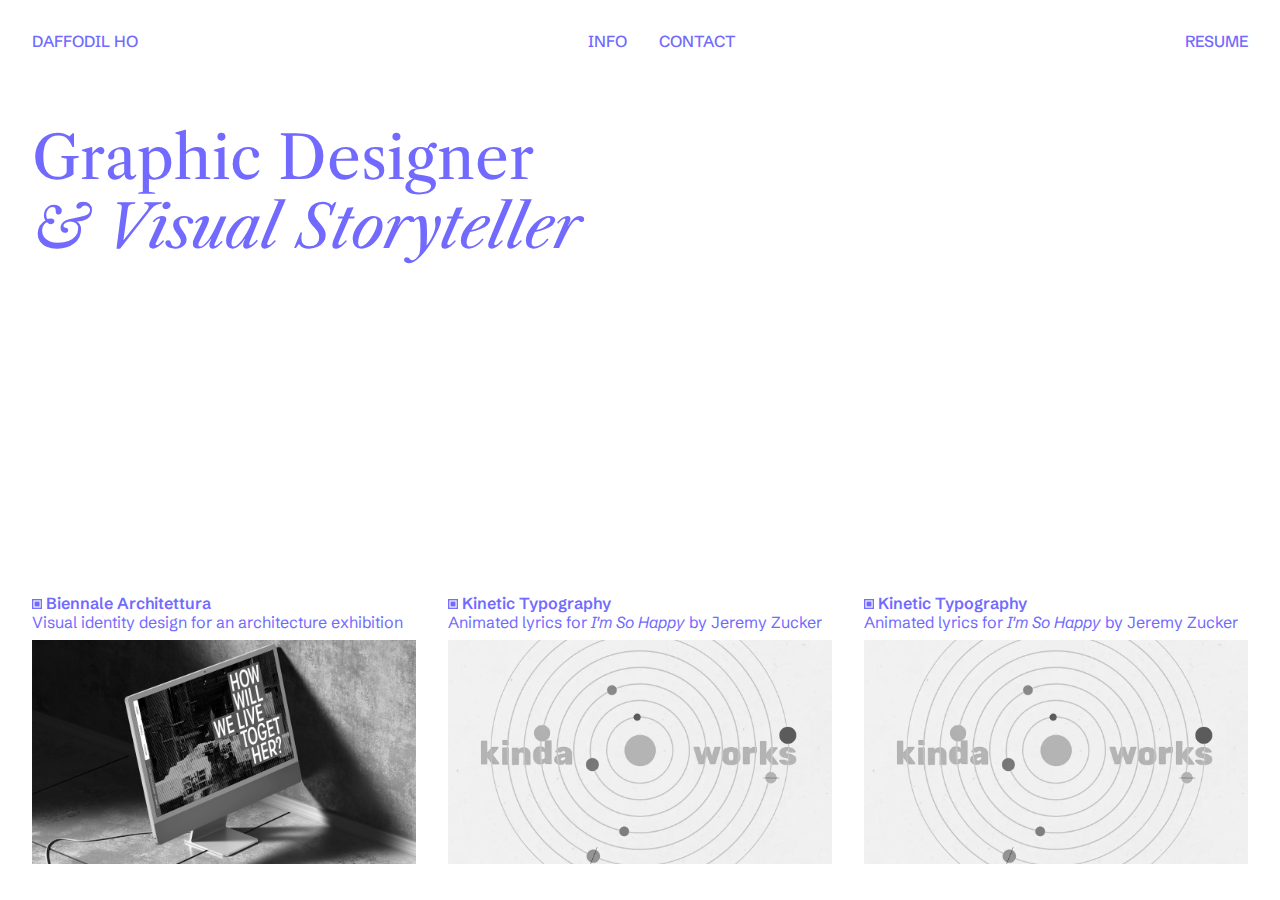
==== public_html/index.html @ c1740f39 "Worked on project 1 process and contact page" ====
<!DOCTYPE html>
<html lang="en">
  <head> 
    <meta charset="UTF-8">
    <meta name="viewport" content="width=device-width, initial-scale=1.0">
    <title>Daffodil Ho's Portfolio</title>
    <link rel="preconnect" href="https://fonts.googleapis.com">
    <link rel="preconnect" href="https://fonts.gstatic.com" crossorigin>
    <link href="https://fonts.googleapis.com/css2?family=Libre+Caslon+Text:ital,wght@0,400;0,700;1,400&amp;family=Schibsted+Grotesk:ital,wght@0,400..900;1,400..900&amp;display=swap" rel="stylesheet">
    <link rel="stylesheet" href="css/normalize.css">
    <link rel="stylesheet" href="css/header.css">
    <link rel="stylesheet" href="css/index.css">
  </head>
  <body>
    <header>
      <div><a id="logo" href="index.html">Daffodil Ho</a></div>
      <div id="nav-list">
        <nav><a href="info.html">Info</a><a href="contact.html">Contact</a></nav>
      </div>
      <div id="nav-resume"><a href="../resume.pdf" target="_blank">Resume</a></div>
    </header>
    <section id="banner">
      <h1> <span class="block-display">Graphic Designer</span><span class="block-display italic">& Visual Storyteller</span></h1>
    </section>
    <section id="projects">
      <div class="project-wrapper"><img class="bullet" src="../img/bullet.png" alt="square bullet icon">
        <h2>Biennale Architettura</h2>
        <p>Visual identity design for an architecture exhibition</p><a href="biennale-project.html"><img class="project-cover" src="../img/biennale-project-cover.webp" alt="View Biennale Architettura Project"></a>
      </div>
      <div class="project-wrapper"><img class="bullet" src="../img/bullet.png" alt="square bullet icon">
        <h2>Kinetic Typography</h2>
        <p>Animated lyrics for <span class="italic">I'm So Happy </span><span>by Jeremy Zucker</span></p><a href="kinetic-project.html"><img class="project-cover" src="../img/kinetic-project-cover.webp" alt="View Kinetic Typography Project"></a>
      </div>
      <div class="project-wrapper"><img class="bullet" src="../img/bullet.png" alt="square bullet icon">
        <h2>Kinetic Typography</h2>
        <p>Animated lyrics for <span class="italic">I'm So Happy </span><span>by Jeremy Zucker</span></p><a href="kinetic-project.html"><img class="project-cover" src="../img/kinetic-project-cover.webp" alt="View Kinetic Typography Project"></a>
      </div>
    </section>
  </body>
</html>
---- public_html/css/header.css ----
* {
  -webkit-box-sizing: border-box;
          box-sizing: border-box;
  margin: 0;
}

header {
  display: -webkit-box;
  display: -ms-flexbox;
  display: flex;
  -webkit-box-orient: horizontal;
  -webkit-box-direction: normal;
      -ms-flex-flow: row nowrap;
          flex-flow: row nowrap;
  -webkit-box-pack: justify;
      -ms-flex-pack: justify;
          justify-content: space-between;
  padding: 1.5rem 1rem;
}

#logo, #nav-list nav a, #nav-resume a {
  text-decoration: none;
  font-family: "Schibsted Grotesk", sans-serif;
  font-weight: 500;
  font-style: normal;
  text-transform: uppercase;
  font-size: 0.9rem;
  color: #726AFF;
}

#nav-list nav {
  display: -webkit-box;
  display: -ms-flexbox;
  display: flex;
  gap: 1rem;
}

#nav-resume {
  display: none;
}

@media screen and (min-width: 40rem) {
  header {
    padding: 1.5rem;
  }
  #nav-resume {
    display: block;
  }
}
@media screen and (min-width: 64rem) {
  header {
    padding: 2rem;
  }
  #logo, #nav-list nav a, #nav-resume a {
    font-size: 1rem;
  }
  #nav-list nav {
    gap: 2rem;
  }
}
---- public_html/css/index.css ----
* {
  -webkit-box-sizing: border-box;
          box-sizing: border-box;
  margin: 0;
}

#banner {
  margin: 0 1rem;
}

h1 {
  font-family: "Libre Caslon Text", serif;
  font-weight: 400;
  font-style: normal;
  font-size: 3rem;
  color: #726AFF;
}

.block-display {
  display: block;
}

.italic {
  font-style: italic;
}

#projects {
  padding: 3rem 1rem;
  display: -webkit-box;
  display: -ms-flexbox;
  display: flex;
  -webkit-box-orient: vertical;
  -webkit-box-direction: normal;
      -ms-flex-flow: column nowrap;
          flex-flow: column nowrap;
  gap: 3rem;
}

.bullet {
  width: 0.6rem;
}

.project-wrapper h2 {
  font-family: "Schibsted Grotesk", sans-serif;
  font-weight: 600;
  font-style: normal;
  font-size: 1rem;
  color: #726AFF;
  display: inline-block;
}

.project-wrapper p {
  font-family: "Schibsted Grotesk", sans-serif;
  font-weight: 400;
  font-style: normal;
  font-size: 1rem;
  color: #726AFF;
}

.project-cover {
  -o-object-fit: cover;
     object-fit: cover;
  width: 100%;
  height: 14rem;
  margin-top: 0.5rem;
  -webkit-filter: grayscale(100%);
          filter: grayscale(100%);
  -webkit-transition: 300ms ease-in-out;
  transition: 300ms ease-in-out;
}

.project-cover:hover, .project-cover:focus {
  -webkit-filter: grayscale(0);
          filter: grayscale(0);
}

@media screen and (min-width: 26rem) {
  h1 {
    font-size: 3.25rem;
  }
}
@media screen and (min-width: 40rem) {
  #banner {
    margin: 0 1.5rem;
  }
}
@media screen and (min-width: 64rem) {
  h1 {
    font-size: 3.75rem;
  }
  #banner {
    margin: 0 2rem;
  }
  #projects {
    -webkit-box-orient: horizontal;
    -webkit-box-direction: normal;
        -ms-flex-flow: row nowrap;
            flex-flow: row nowrap;
    position: absolute;
    bottom: 2rem;
    padding: 0 2rem;
    width: 100%;
    gap: 2rem;
  }
  .project-wrapper {
    -ms-flex-preferred-size: 33%;
        flex-basis: 33%;
  }
  .project-cover {
    height: 14rem;
  }
}
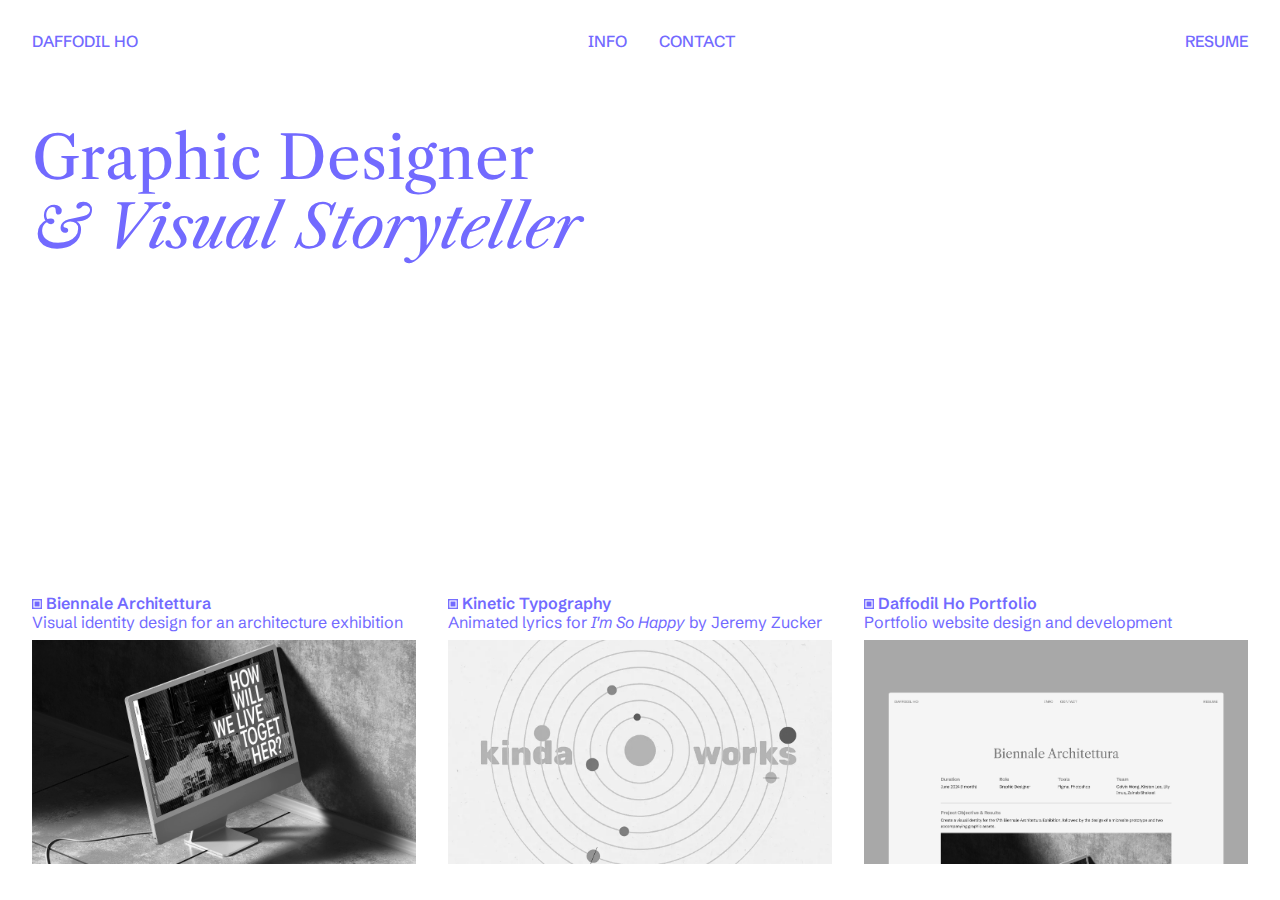
==== commit ce076955: "Finished kinetic typography project page" ====
--- a/public_html/index.html
+++ b/public_html/index.html
@@ -32,8 +32,8 @@
         <p>Animated lyrics for <span class="italic">I'm So Happy </span><span>by Jeremy Zucker</span></p><a href="kinetic-project.html"><img class="project-cover" src="../img/kinetic-project-cover.webp" alt="View Kinetic Typography Project"></a>
       </div>
       <div class="project-wrapper"><img class="bullet" src="../img/bullet.png" alt="square bullet icon">
-        <h2>Kinetic Typography</h2>
-        <p>Animated lyrics for <span class="italic">I'm So Happy </span><span>by Jeremy Zucker</span></p><a href="kinetic-project.html"><img class="project-cover" src="../img/kinetic-project-cover.webp" alt="View Kinetic Typography Project"></a>
+        <h2>Daffodil Ho Portfolio</h2>
+        <p>Portfolio website design and development</p><a href="portfolio-project.html"><img class="project-cover" src="../img/portfolio-project-cover.png" alt="View Kinetic Typography Project"></a>
       </div>
     </section>
   </body>
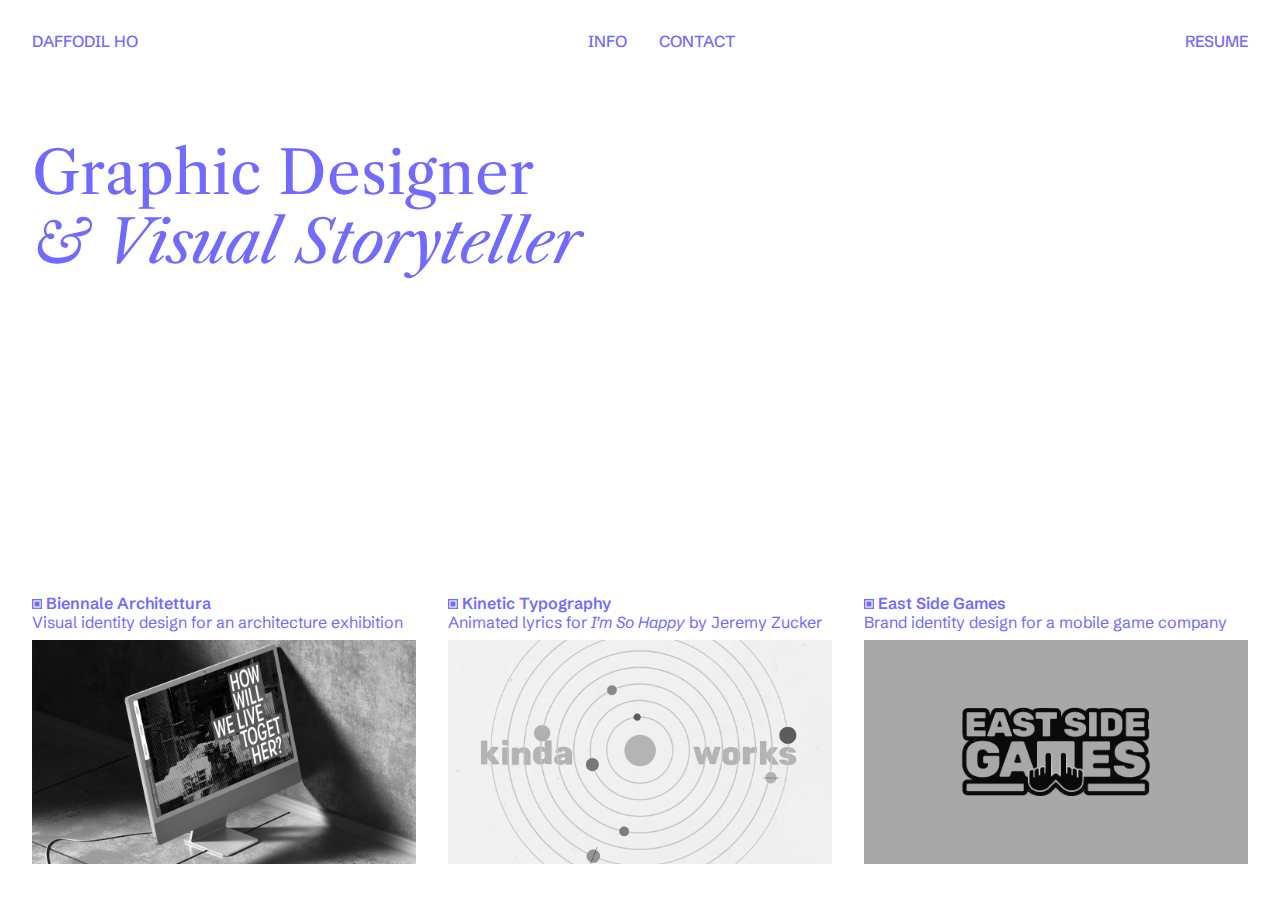
==== commit 592551be: "Added content for all pages" ====
--- a/public_html/index.html
+++ b/public_html/index.html
@@ -10,6 +10,7 @@
     <link rel="stylesheet" href="css/normalize.css">
     <link rel="stylesheet" href="css/header.css">
     <link rel="stylesheet" href="css/index.css">
+    <link rel="stylesheet" href="css/contact2.css">
   </head>
   <body>
     <header>
@@ -32,8 +33,8 @@
         <p>Animated lyrics for <span class="italic">I'm So Happy </span><span>by Jeremy Zucker</span></p><a href="kinetic-project.html"><img class="project-cover" src="../img/kinetic-project-cover.webp" alt="View Kinetic Typography Project"></a>
       </div>
       <div class="project-wrapper"><img class="bullet" src="../img/bullet.png" alt="square bullet icon">
-        <h2>Daffodil Ho Portfolio</h2>
-        <p>Portfolio website design and development</p><a href="portfolio-project.html"><img class="project-cover" src="../img/portfolio-project-cover.png" alt="View Kinetic Typography Project"></a>
+        <h2>East Side Games</h2>
+        <p>Brand identity design for a mobile game company</p><a href="east-project.html"><img class="project-cover" src="../img/east-project-cover.webp" alt="View Kinetic Typography Project"></a>
       </div>
     </section>
   </body>
--- a/public_html/css/header.css
+++ b/public_html/css/header.css
@@ -26,6 +26,7 @@
   text-transform: uppercase;
   font-size: 0.9rem;
   color: #726AFF;
+  cursor: url("../../img/pointer.png"), pointer;
 }
 
 #nav-list nav {
--- a/public_html/css/index.css
+++ b/public_html/css/index.css
@@ -2,6 +2,10 @@
   -webkit-box-sizing: border-box;
           box-sizing: border-box;
   margin: 0;
+}
+
+body {
+  cursor: url("../../img/cursor.png"), auto;
 }
 
 #banner {
@@ -14,6 +18,7 @@
   font-style: normal;
   font-size: 3rem;
   color: #726AFF;
+  margin: 3.5rem 0 0;
 }
 
 .block-display {
@@ -67,6 +72,7 @@
           filter: grayscale(100%);
   -webkit-transition: 300ms ease-in-out;
   transition: 300ms ease-in-out;
+  cursor: url("../../img/pointer.png"), pointer;
 }
 
 .project-cover:hover, .project-cover:focus {
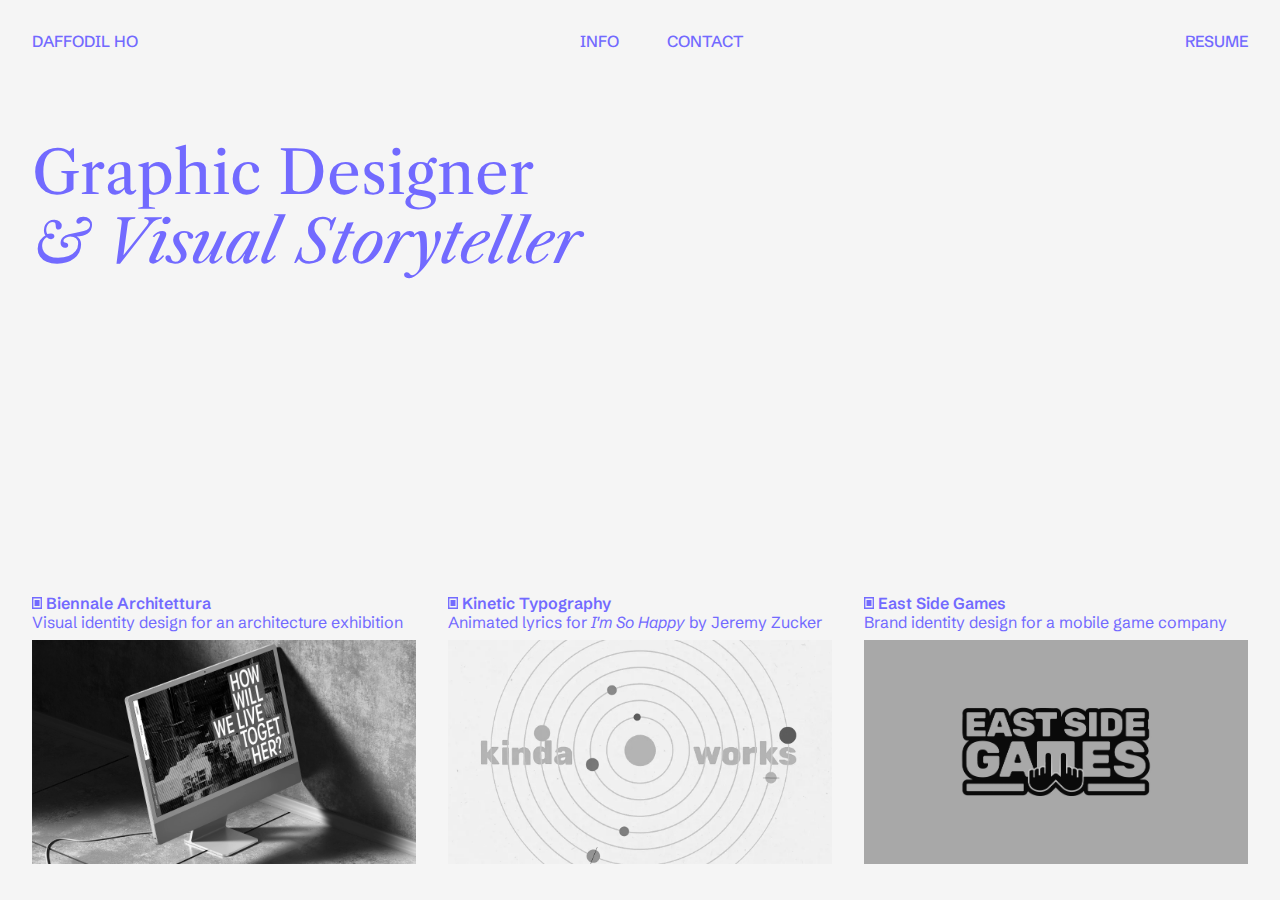
==== commit bf652fee: "Tying up loose ends" ====
--- a/public_html/index.html
+++ b/public_html/index.html
@@ -24,17 +24,17 @@
       <h1> <span class="block-display">Graphic Designer</span><span class="block-display italic">& Visual Storyteller</span></h1>
     </section>
     <section id="projects">
-      <div class="project-wrapper"><img class="bullet" src="../img/bullet.png" alt="square bullet icon">
+      <div class="project-wrapper"><img class="bullet" src="../img/bullet.png" alt="square bullet icon" width="12" height="12">
         <h2>Biennale Architettura</h2>
-        <p>Visual identity design for an architecture exhibition</p><a href="biennale-project.html"><img class="project-cover" src="../img/biennale-project-cover.webp" alt="View Biennale Architettura Project"></a>
+        <p>Visual identity design for an architecture exhibition</p><a href="biennale-project.html"><img class="project-cover" src="../img/biennale-project-cover.webp" alt="View Biennale Architettura Project" width="1980" height="1485"></a>
       </div>
-      <div class="project-wrapper"><img class="bullet" src="../img/bullet.png" alt="square bullet icon">
+      <div class="project-wrapper"><img class="bullet" src="../img/bullet.png" alt="square bullet icon" width="12" height="12">
         <h2>Kinetic Typography</h2>
-        <p>Animated lyrics for <span class="italic">I'm So Happy </span><span>by Jeremy Zucker</span></p><a href="kinetic-project.html"><img class="project-cover" src="../img/kinetic-project-cover.webp" alt="View Kinetic Typography Project"></a>
+        <p>Animated lyrics for <span class="italic">I'm So Happy </span><span>by Jeremy Zucker</span></p><a href="kinetic-project.html"><img class="project-cover" src="../img/kinetic-project-cover.webp" alt="View Kinetic Typography Project" width="1138" height="640"></a>
       </div>
-      <div class="project-wrapper"><img class="bullet" src="../img/bullet.png" alt="square bullet icon">
+      <div class="project-wrapper"><img class="bullet" src="../img/bullet.png" alt="square bullet icon" width="12" height="12">
         <h2>East Side Games</h2>
-        <p>Brand identity design for a mobile game company</p><a href="east-project.html"><img class="project-cover" src="../img/east-project-cover.webp" alt="View Kinetic Typography Project"></a>
+        <p>Brand identity design for a mobile game company</p><a href="east-project.html"><img class="project-cover" src="../img/east-project-cover.webp" alt="View East Side Games Project" width="1920" height="1080"></a>
       </div>
     </section>
   </body>
--- a/public_html/css/header.css
+++ b/public_html/css/header.css
@@ -44,6 +44,9 @@
   header {
     padding: 1.5rem;
   }
+  #logo, #nav-list nav a, #nav-resume a {
+    font-size: 1rem;
+  }
   #nav-resume {
     display: block;
   }
@@ -52,10 +55,7 @@
   header {
     padding: 2rem;
   }
-  #logo, #nav-list nav a, #nav-resume a {
-    font-size: 1rem;
-  }
   #nav-list nav {
-    gap: 2rem;
+    gap: 3rem;
   }
 }--- a/public_html/css/index.css
+++ b/public_html/css/index.css
@@ -5,6 +5,7 @@
 }
 
 body {
+  background-color: #F5F5F5;
   cursor: url("../../img/cursor.png"), auto;
 }
 
@@ -49,7 +50,7 @@
   font-family: "Schibsted Grotesk", sans-serif;
   font-weight: 600;
   font-style: normal;
-  font-size: 1rem;
+  font-size: 0.9rem;
   color: #726AFF;
   display: inline-block;
 }
@@ -58,7 +59,7 @@
   font-family: "Schibsted Grotesk", sans-serif;
   font-weight: 400;
   font-style: normal;
-  font-size: 1rem;
+  font-size: 0.9rem;
   color: #726AFF;
 }
 
@@ -89,6 +90,9 @@
   #banner {
     margin: 0 1.5rem;
   }
+  .project-wrapper h2, .project-wrapper p {
+    font-size: 1rem;
+  }
 }
 @media screen and (min-width: 64rem) {
   h1 {
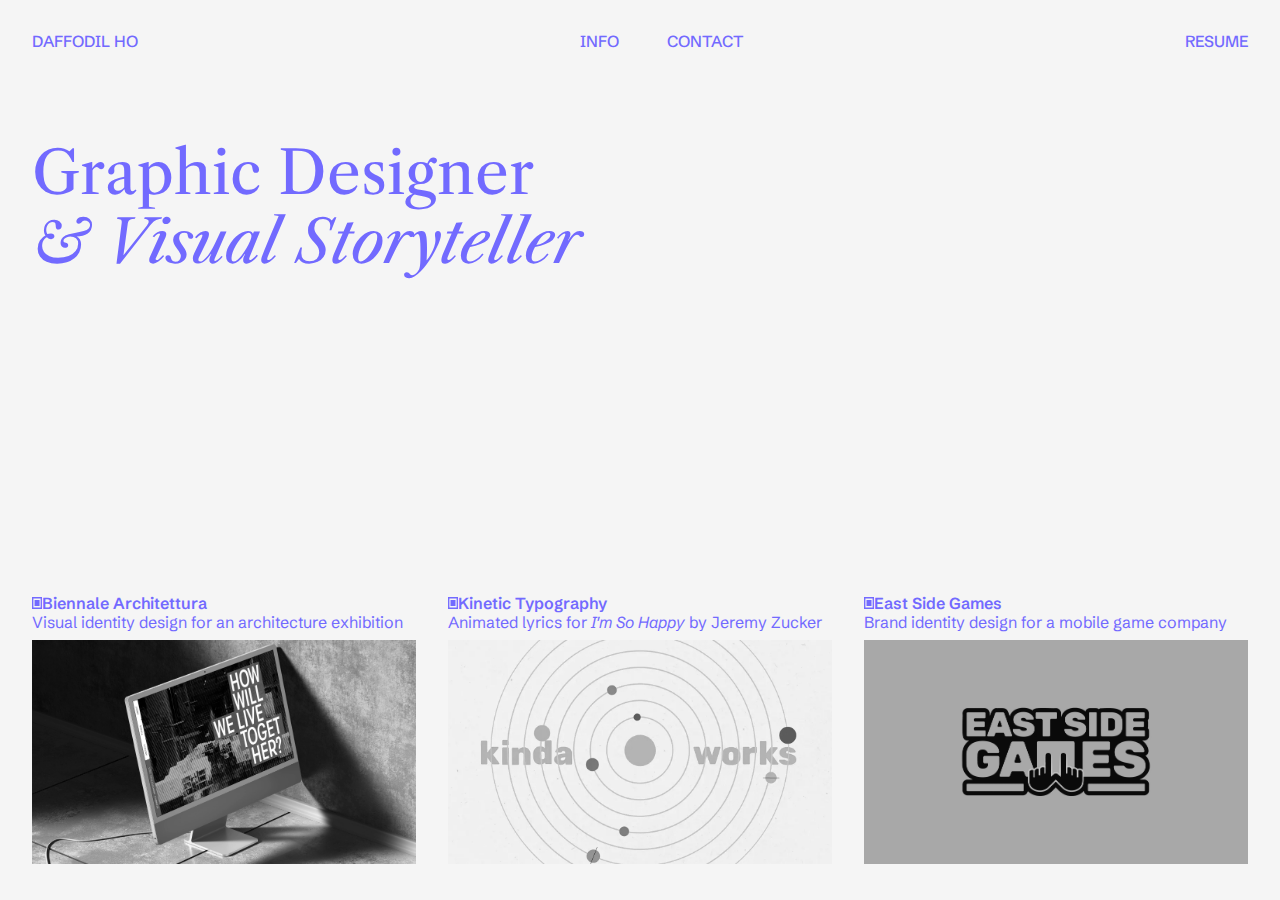
==== commit c4b55b79: "Minified all files" ====
--- a/public_html/index.html
+++ b/public_html/index.html
@@ -1,41 +1 @@
-<!DOCTYPE html>
-<html lang="en">
-  <head> 
-    <meta charset="UTF-8">
-    <meta name="viewport" content="width=device-width, initial-scale=1.0">
-    <title>Daffodil Ho's Portfolio</title>
-    <link rel="preconnect" href="https://fonts.googleapis.com">
-    <link rel="preconnect" href="https://fonts.gstatic.com" crossorigin>
-    <link href="https://fonts.googleapis.com/css2?family=Libre+Caslon+Text:ital,wght@0,400;0,700;1,400&amp;family=Schibsted+Grotesk:ital,wght@0,400..900;1,400..900&amp;display=swap" rel="stylesheet">
-    <link rel="stylesheet" href="css/normalize.css">
-    <link rel="stylesheet" href="css/header.css">
-    <link rel="stylesheet" href="css/index.css">
-    <link rel="stylesheet" href="css/contact2.css">
-  </head>
-  <body>
-    <header>
-      <div><a id="logo" href="index.html">Daffodil Ho</a></div>
-      <div id="nav-list">
-        <nav><a href="info.html">Info</a><a href="contact.html">Contact</a></nav>
-      </div>
-      <div id="nav-resume"><a href="../resume.pdf" target="_blank">Resume</a></div>
-    </header>
-    <section id="banner">
-      <h1> <span class="block-display">Graphic Designer</span><span class="block-display italic">& Visual Storyteller</span></h1>
-    </section>
-    <section id="projects">
-      <div class="project-wrapper"><img class="bullet" src="../img/bullet.png" alt="square bullet icon" width="12" height="12">
-        <h2>Biennale Architettura</h2>
-        <p>Visual identity design for an architecture exhibition</p><a href="biennale-project.html"><img class="project-cover" src="../img/biennale-project-cover.webp" alt="View Biennale Architettura Project" width="1980" height="1485"></a>
-      </div>
-      <div class="project-wrapper"><img class="bullet" src="../img/bullet.png" alt="square bullet icon" width="12" height="12">
-        <h2>Kinetic Typography</h2>
-        <p>Animated lyrics for <span class="italic">I'm So Happy </span><span>by Jeremy Zucker</span></p><a href="kinetic-project.html"><img class="project-cover" src="../img/kinetic-project-cover.webp" alt="View Kinetic Typography Project" width="1138" height="640"></a>
-      </div>
-      <div class="project-wrapper"><img class="bullet" src="../img/bullet.png" alt="square bullet icon" width="12" height="12">
-        <h2>East Side Games</h2>
-        <p>Brand identity design for a mobile game company</p><a href="east-project.html"><img class="project-cover" src="../img/east-project-cover.webp" alt="View East Side Games Project" width="1920" height="1080"></a>
-      </div>
-    </section>
-  </body>
-</html>+<!doctype html><html lang="en"><head><meta charset="UTF-8"><meta name="viewport" content="width=device-width,initial-scale=1"><title>Daffodil Ho's Portfolio</title><link rel="preconnect" href="https://fonts.googleapis.com"><link rel="preconnect" href="https://fonts.gstatic.com" crossorigin><link href="https://fonts.googleapis.com/css2?family=Libre+Caslon+Text:ital,wght@0,400;0,700;1,400&amp;family=Schibsted+Grotesk:ital,wght@0,400..900;1,400..900&amp;display=swap" rel="stylesheet"><link rel="stylesheet" href="css/normalize.css"><link rel="stylesheet" href="css/header.css"><link rel="stylesheet" href="css/index.css"></head><body><header><div><a id="logo" href="index.html">Daffodil Ho</a></div><div id="nav-list"><nav><a href="info.html">Info</a><a href="contact.html">Contact</a></nav></div><div id="nav-resume"><a href="../resume.pdf" target="_blank">Resume</a></div></header><section id="banner"><h1><span class="block-display">Graphic Designer</span><span class="block-display italic">& Visual Storyteller</span></h1></section><section id="projects"><div class="project-wrapper"><img class="bullet" src="../img/bullet.png" alt="square bullet icon" width="12" height="12"><h2>Biennale Architettura</h2><p>Visual identity design for an architecture exhibition</p><a href="biennale-project.html"><img class="project-cover" src="../img/biennale-project-cover.webp" alt="View Biennale Architettura Project" width="1980" height="1485"></a></div><div class="project-wrapper"><img class="bullet" src="../img/bullet.png" alt="square bullet icon" width="12" height="12"><h2>Kinetic Typography</h2><p>Animated lyrics for <span class="italic">I'm So Happy </span><span>by Jeremy Zucker</span></p><a href="kinetic-project.html"><img class="project-cover" src="../img/kinetic-project-cover.webp" alt="View Kinetic Typography Project" width="1138" height="640"></a></div><div class="project-wrapper"><img class="bullet" src="../img/bullet.png" alt="square bullet icon" width="12" height="12"><h2>East Side Games</h2><p>Brand identity design for a mobile game company</p><a href="east-project.html"><img class="project-cover" src="../img/east-project-cover.webp" alt="View East Side Games Project" width="1920" height="1080"></a></div></section></body></html>--- a/public_html/css/header.css
+++ b/public_html/css/header.css
@@ -1,61 +1 @@
-* {
-  -webkit-box-sizing: border-box;
-          box-sizing: border-box;
-  margin: 0;
-}
-
-header {
-  display: -webkit-box;
-  display: -ms-flexbox;
-  display: flex;
-  -webkit-box-orient: horizontal;
-  -webkit-box-direction: normal;
-      -ms-flex-flow: row nowrap;
-          flex-flow: row nowrap;
-  -webkit-box-pack: justify;
-      -ms-flex-pack: justify;
-          justify-content: space-between;
-  padding: 1.5rem 1rem;
-}
-
-#logo, #nav-list nav a, #nav-resume a {
-  text-decoration: none;
-  font-family: "Schibsted Grotesk", sans-serif;
-  font-weight: 500;
-  font-style: normal;
-  text-transform: uppercase;
-  font-size: 0.9rem;
-  color: #726AFF;
-  cursor: url("../../img/pointer.png"), pointer;
-}
-
-#nav-list nav {
-  display: -webkit-box;
-  display: -ms-flexbox;
-  display: flex;
-  gap: 1rem;
-}
-
-#nav-resume {
-  display: none;
-}
-
-@media screen and (min-width: 40rem) {
-  header {
-    padding: 1.5rem;
-  }
-  #logo, #nav-list nav a, #nav-resume a {
-    font-size: 1rem;
-  }
-  #nav-resume {
-    display: block;
-  }
-}
-@media screen and (min-width: 64rem) {
-  header {
-    padding: 2rem;
-  }
-  #nav-list nav {
-    gap: 3rem;
-  }
-}+*{-webkit-box-sizing:border-box;box-sizing:border-box;margin:0}header{display:-webkit-box;display:-ms-flexbox;display:flex;-webkit-box-orient:horizontal;-webkit-box-direction:normal;-ms-flex-flow:row nowrap;flex-flow:row nowrap;-webkit-box-pack:justify;-ms-flex-pack:justify;justify-content:space-between;padding:1.5rem 1rem}#logo,#nav-list nav a,#nav-resume a{text-decoration:none;font-family:"Schibsted Grotesk",sans-serif;font-weight:500;font-style:normal;text-transform:uppercase;font-size:0.9rem;color:#726AFF;cursor:url("../../img/pointer.png"),pointer}#nav-list nav{display:-webkit-box;display:-ms-flexbox;display:flex;gap:1rem}#nav-resume{display:none}@media screen and (min-width:40rem){header{padding:1.5rem}#logo,#nav-list nav a,#nav-resume a{font-size:1rem}#nav-resume{display:block}}@media screen and (min-width:64rem){header{padding:2rem}#nav-list nav{gap:3rem}}--- a/public_html/css/index.css
+++ b/public_html/css/index.css
@@ -1,122 +1 @@
-* {
-  -webkit-box-sizing: border-box;
-          box-sizing: border-box;
-  margin: 0;
-}
-
-body {
-  background-color: #F5F5F5;
-  cursor: url("../../img/cursor.png"), auto;
-}
-
-#banner {
-  margin: 0 1rem;
-}
-
-h1 {
-  font-family: "Libre Caslon Text", serif;
-  font-weight: 400;
-  font-style: normal;
-  font-size: 3rem;
-  color: #726AFF;
-  margin: 3.5rem 0 0;
-}
-
-.block-display {
-  display: block;
-}
-
-.italic {
-  font-style: italic;
-}
-
-#projects {
-  padding: 3rem 1rem;
-  display: -webkit-box;
-  display: -ms-flexbox;
-  display: flex;
-  -webkit-box-orient: vertical;
-  -webkit-box-direction: normal;
-      -ms-flex-flow: column nowrap;
-          flex-flow: column nowrap;
-  gap: 3rem;
-}
-
-.bullet {
-  width: 0.6rem;
-}
-
-.project-wrapper h2 {
-  font-family: "Schibsted Grotesk", sans-serif;
-  font-weight: 600;
-  font-style: normal;
-  font-size: 0.9rem;
-  color: #726AFF;
-  display: inline-block;
-}
-
-.project-wrapper p {
-  font-family: "Schibsted Grotesk", sans-serif;
-  font-weight: 400;
-  font-style: normal;
-  font-size: 0.9rem;
-  color: #726AFF;
-}
-
-.project-cover {
-  -o-object-fit: cover;
-     object-fit: cover;
-  width: 100%;
-  height: 14rem;
-  margin-top: 0.5rem;
-  -webkit-filter: grayscale(100%);
-          filter: grayscale(100%);
-  -webkit-transition: 300ms ease-in-out;
-  transition: 300ms ease-in-out;
-  cursor: url("../../img/pointer.png"), pointer;
-}
-
-.project-cover:hover, .project-cover:focus {
-  -webkit-filter: grayscale(0);
-          filter: grayscale(0);
-}
-
-@media screen and (min-width: 26rem) {
-  h1 {
-    font-size: 3.25rem;
-  }
-}
-@media screen and (min-width: 40rem) {
-  #banner {
-    margin: 0 1.5rem;
-  }
-  .project-wrapper h2, .project-wrapper p {
-    font-size: 1rem;
-  }
-}
-@media screen and (min-width: 64rem) {
-  h1 {
-    font-size: 3.75rem;
-  }
-  #banner {
-    margin: 0 2rem;
-  }
-  #projects {
-    -webkit-box-orient: horizontal;
-    -webkit-box-direction: normal;
-        -ms-flex-flow: row nowrap;
-            flex-flow: row nowrap;
-    position: absolute;
-    bottom: 2rem;
-    padding: 0 2rem;
-    width: 100%;
-    gap: 2rem;
-  }
-  .project-wrapper {
-    -ms-flex-preferred-size: 33%;
-        flex-basis: 33%;
-  }
-  .project-cover {
-    height: 14rem;
-  }
-}+*{-webkit-box-sizing:border-box;box-sizing:border-box;margin:0}body{background-color:#F5F5F5;cursor:url("../../img/cursor.png"),auto}#banner{margin:0 1rem}h1{font-family:"Libre Caslon Text",serif;font-weight:400;font-style:normal;font-size:3rem;color:#726AFF;margin:3.5rem 0 0}.block-display{display:block}.italic{font-style:italic}#projects{padding:3rem 1rem;display:-webkit-box;display:-ms-flexbox;display:flex;-webkit-box-orient:vertical;-webkit-box-direction:normal;-ms-flex-flow:column nowrap;flex-flow:column nowrap;gap:3rem}.bullet{width:0.6rem}.project-wrapper h2{font-family:"Schibsted Grotesk",sans-serif;font-weight:600;font-style:normal;font-size:0.9rem;color:#726AFF;display:inline-block}.project-wrapper p{font-family:"Schibsted Grotesk",sans-serif;font-weight:400;font-style:normal;font-size:0.9rem;color:#726AFF}.project-cover{-o-object-fit:cover;object-fit:cover;width:100%;height:14rem;margin-top:0.5rem;-webkit-filter:grayscale(100%);filter:grayscale(100%);-webkit-transition:300ms ease-in-out;transition:300ms ease-in-out;cursor:url("../../img/pointer.png"),pointer}.project-cover:focus,.project-cover:hover{-webkit-filter:grayscale(0);filter:grayscale(0)}@media screen and (min-width:26rem){h1{font-size:3.25rem}}@media screen and (min-width:40rem){#banner{margin:0 1.5rem}.project-wrapper h2,.project-wrapper p{font-size:1rem}}@media screen and (min-width:64rem){h1{font-size:3.75rem}#banner{margin:0 2rem}#projects{-webkit-box-orient:horizontal;-webkit-box-direction:normal;-ms-flex-flow:row nowrap;flex-flow:row nowrap;position:absolute;bottom:2rem;padding:0 2rem;width:100%;gap:2rem}.project-wrapper{-ms-flex-preferred-size:33%;flex-basis:33%}.project-cover{height:14rem}}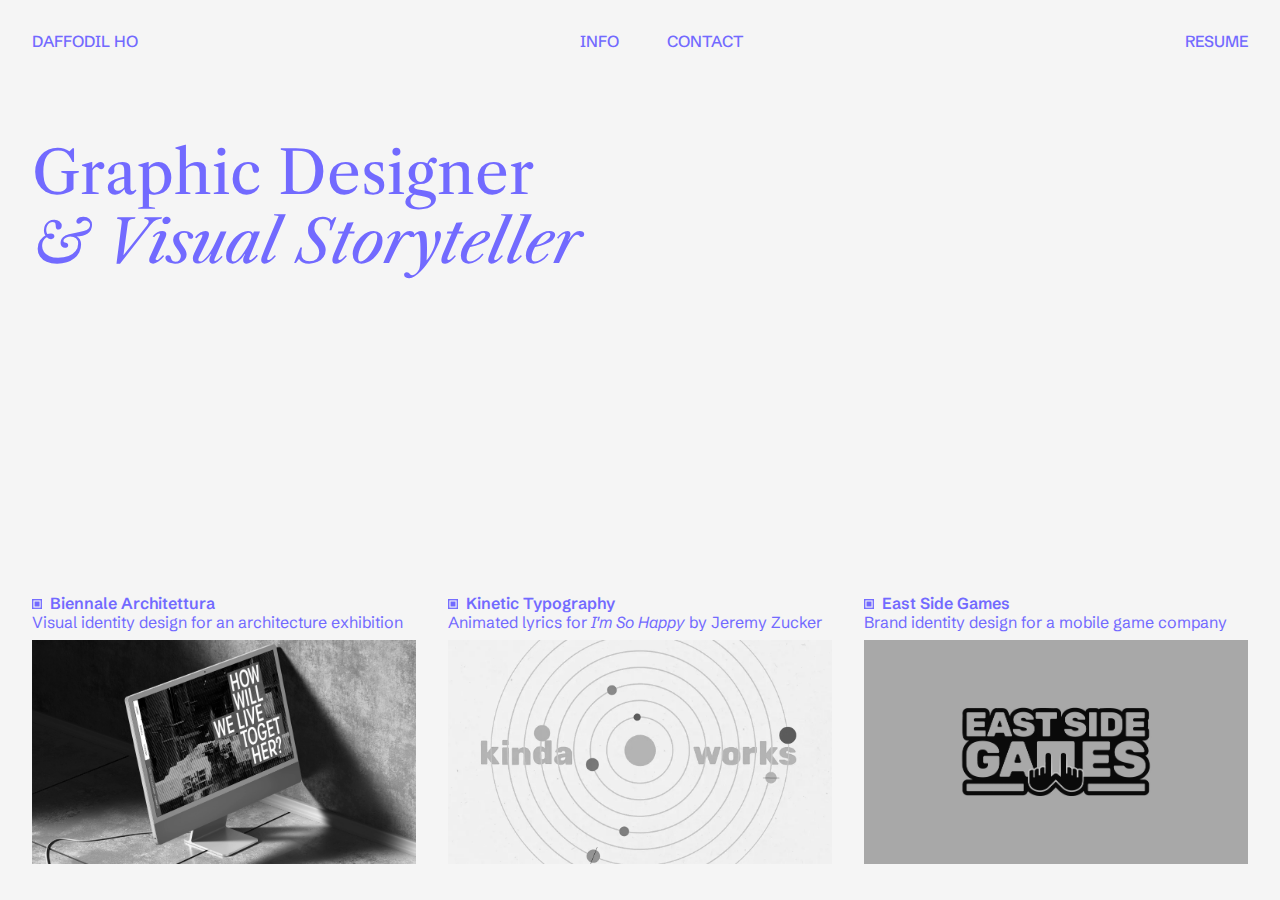
==== commit cacfc3ae: "Added favicon" ====
--- a/public_html/index.html
+++ b/public_html/index.html
@@ -1 +1 @@
-<!doctype html><html lang="en"><head><meta charset="UTF-8"><meta name="viewport" content="width=device-width,initial-scale=1"><title>Daffodil Ho's Portfolio</title><link rel="preconnect" href="https://fonts.googleapis.com"><link rel="preconnect" href="https://fonts.gstatic.com" crossorigin><link href="https://fonts.googleapis.com/css2?family=Libre+Caslon+Text:ital,wght@0,400;0,700;1,400&amp;family=Schibsted+Grotesk:ital,wght@0,400..900;1,400..900&amp;display=swap" rel="stylesheet"><link rel="stylesheet" href="css/normalize.css"><link rel="stylesheet" href="css/header.css"><link rel="stylesheet" href="css/index.css"></head><body><header><div><a id="logo" href="index.html">Daffodil Ho</a></div><div id="nav-list"><nav><a href="info.html">Info</a><a href="contact.html">Contact</a></nav></div><div id="nav-resume"><a href="../resume.pdf" target="_blank">Resume</a></div></header><section id="banner"><h1><span class="block-display">Graphic Designer</span><span class="block-display italic">& Visual Storyteller</span></h1></section><section id="projects"><div class="project-wrapper"><img class="bullet" src="../img/bullet.png" alt="square bullet icon" width="12" height="12"><h2>Biennale Architettura</h2><p>Visual identity design for an architecture exhibition</p><a href="biennale-project.html"><img class="project-cover" src="../img/biennale-project-cover.webp" alt="View Biennale Architettura Project" width="1980" height="1485"></a></div><div class="project-wrapper"><img class="bullet" src="../img/bullet.png" alt="square bullet icon" width="12" height="12"><h2>Kinetic Typography</h2><p>Animated lyrics for <span class="italic">I'm So Happy </span><span>by Jeremy Zucker</span></p><a href="kinetic-project.html"><img class="project-cover" src="../img/kinetic-project-cover.webp" alt="View Kinetic Typography Project" width="1138" height="640"></a></div><div class="project-wrapper"><img class="bullet" src="../img/bullet.png" alt="square bullet icon" width="12" height="12"><h2>East Side Games</h2><p>Brand identity design for a mobile game company</p><a href="east-project.html"><img class="project-cover" src="../img/east-project-cover.webp" alt="View East Side Games Project" width="1920" height="1080"></a></div></section></body></html>+<!doctype html><html lang="en"><head><meta charset="UTF-8"><meta name="viewport" content="width=device-width,initial-scale=1"><title>Daffodil Ho's Portfolio</title><link rel="icon" href="../img/favicon.png"><link rel="preconnect" href="https://fonts.googleapis.com"><link rel="preconnect" href="https://fonts.gstatic.com" crossorigin><link href="https://fonts.googleapis.com/css2?family=Libre+Caslon+Text:ital,wght@0,400;0,700;1,400&amp;family=Schibsted+Grotesk:ital,wght@0,400..900;1,400..900&amp;display=swap" rel="stylesheet"><link rel="stylesheet" href="css/normalize.css"><link rel="stylesheet" href="css/header.css"><link rel="stylesheet" href="css/index.css"></head><body><header><div><a id="logo" href="index.html">Daffodil Ho</a></div><div id="nav-list"><nav><a href="info.html">Info</a><a href="contact.html">Contact</a></nav></div><div id="nav-resume"><a href="../resume.pdf" target="_blank">Resume</a></div></header><section id="banner"><h1><span class="block-display">Graphic Designer</span><span class="block-display italic">& Visual Storyteller</span></h1></section><section id="projects"><div class="project-wrapper"><img class="bullet" src="../img/bullet.png" alt="square bullet icon" width="12" height="12"><h2>Biennale Architettura</h2><p>Visual identity design for an architecture exhibition</p><a href="biennale-project.html"><img class="project-cover" src="../img/biennale-project-cover.webp" alt="View Biennale Architettura Project" width="1980" height="1485"></a></div><div class="project-wrapper"><img class="bullet" src="../img/bullet.png" alt="square bullet icon" width="12" height="12"><h2>Kinetic Typography</h2><p>Animated lyrics for <span class="italic">I'm So Happy </span><span>by Jeremy Zucker</span></p><a href="kinetic-project.html"><img class="project-cover" src="../img/kinetic-project-cover.webp" alt="View Kinetic Typography Project" width="1138" height="640"></a></div><div class="project-wrapper"><img class="bullet" src="../img/bullet.png" alt="square bullet icon" width="12" height="12"><h2>East Side Games</h2><p>Brand identity design for a mobile game company</p><a href="east-project.html"><img class="project-cover" src="../img/east-project-cover.webp" alt="View East Side Games Project" width="1920" height="1080"></a></div></section></body></html>--- a/public_html/css/index.css
+++ b/public_html/css/index.css
@@ -1 +1 @@
-*{-webkit-box-sizing:border-box;box-sizing:border-box;margin:0}body{background-color:#F5F5F5;cursor:url("../../img/cursor.png"),auto}#banner{margin:0 1rem}h1{font-family:"Libre Caslon Text",serif;font-weight:400;font-style:normal;font-size:3rem;color:#726AFF;margin:3.5rem 0 0}.block-display{display:block}.italic{font-style:italic}#projects{padding:3rem 1rem;display:-webkit-box;display:-ms-flexbox;display:flex;-webkit-box-orient:vertical;-webkit-box-direction:normal;-ms-flex-flow:column nowrap;flex-flow:column nowrap;gap:3rem}.bullet{width:0.6rem}.project-wrapper h2{font-family:"Schibsted Grotesk",sans-serif;font-weight:600;font-style:normal;font-size:0.9rem;color:#726AFF;display:inline-block}.project-wrapper p{font-family:"Schibsted Grotesk",sans-serif;font-weight:400;font-style:normal;font-size:0.9rem;color:#726AFF}.project-cover{-o-object-fit:cover;object-fit:cover;width:100%;height:14rem;margin-top:0.5rem;-webkit-filter:grayscale(100%);filter:grayscale(100%);-webkit-transition:300ms ease-in-out;transition:300ms ease-in-out;cursor:url("../../img/pointer.png"),pointer}.project-cover:focus,.project-cover:hover{-webkit-filter:grayscale(0);filter:grayscale(0)}@media screen and (min-width:26rem){h1{font-size:3.25rem}}@media screen and (min-width:40rem){#banner{margin:0 1.5rem}.project-wrapper h2,.project-wrapper p{font-size:1rem}}@media screen and (min-width:64rem){h1{font-size:3.75rem}#banner{margin:0 2rem}#projects{-webkit-box-orient:horizontal;-webkit-box-direction:normal;-ms-flex-flow:row nowrap;flex-flow:row nowrap;position:absolute;bottom:2rem;padding:0 2rem;width:100%;gap:2rem}.project-wrapper{-ms-flex-preferred-size:33%;flex-basis:33%}.project-cover{height:14rem}}+*{-webkit-box-sizing:border-box;box-sizing:border-box;margin:0}body{background-color:#F5F5F5;cursor:url("../../img/cursor.png"),auto}#banner{margin:0 1rem}h1{font-family:"Libre Caslon Text",serif;font-weight:400;font-style:normal;font-size:3rem;color:#726AFF;margin:3.5rem 0 0}.block-display{display:block}.italic{font-style:italic}#projects{padding:3rem 1rem;display:-webkit-box;display:-ms-flexbox;display:flex;-webkit-box-orient:vertical;-webkit-box-direction:normal;-ms-flex-flow:column nowrap;flex-flow:column nowrap;gap:3rem}.bullet{width:0.6rem;height:0.6rem}.project-wrapper h2{font-family:"Schibsted Grotesk",sans-serif;font-weight:600;font-style:normal;font-size:0.9rem;color:#726AFF;display:inline-block;margin-left:0.5rem}.project-wrapper p{font-family:"Schibsted Grotesk",sans-serif;font-weight:400;font-style:normal;font-size:0.9rem;color:#726AFF}.project-cover{-o-object-fit:cover;object-fit:cover;width:100%;height:14rem;margin-top:0.5rem;-webkit-filter:grayscale(100%);filter:grayscale(100%);-webkit-transition:300ms ease-in-out;transition:300ms ease-in-out;cursor:url("../../img/pointer.png"),pointer}.project-cover:focus,.project-cover:hover{-webkit-filter:grayscale(0);filter:grayscale(0)}@media screen and (min-width:26rem){h1{font-size:3.25rem}}@media screen and (min-width:40rem){#banner{margin:0 1.5rem}.project-wrapper h2,.project-wrapper p{font-size:1rem}}@media screen and (min-width:64rem){h1{font-size:3.75rem}#banner{margin:0 2rem}#projects{-webkit-box-orient:horizontal;-webkit-box-direction:normal;-ms-flex-flow:row nowrap;flex-flow:row nowrap;position:absolute;bottom:2rem;padding:0 2rem;width:100%;gap:2rem}.project-wrapper{-ms-flex-preferred-size:33%;flex-basis:33%}.project-cover{height:14rem}}